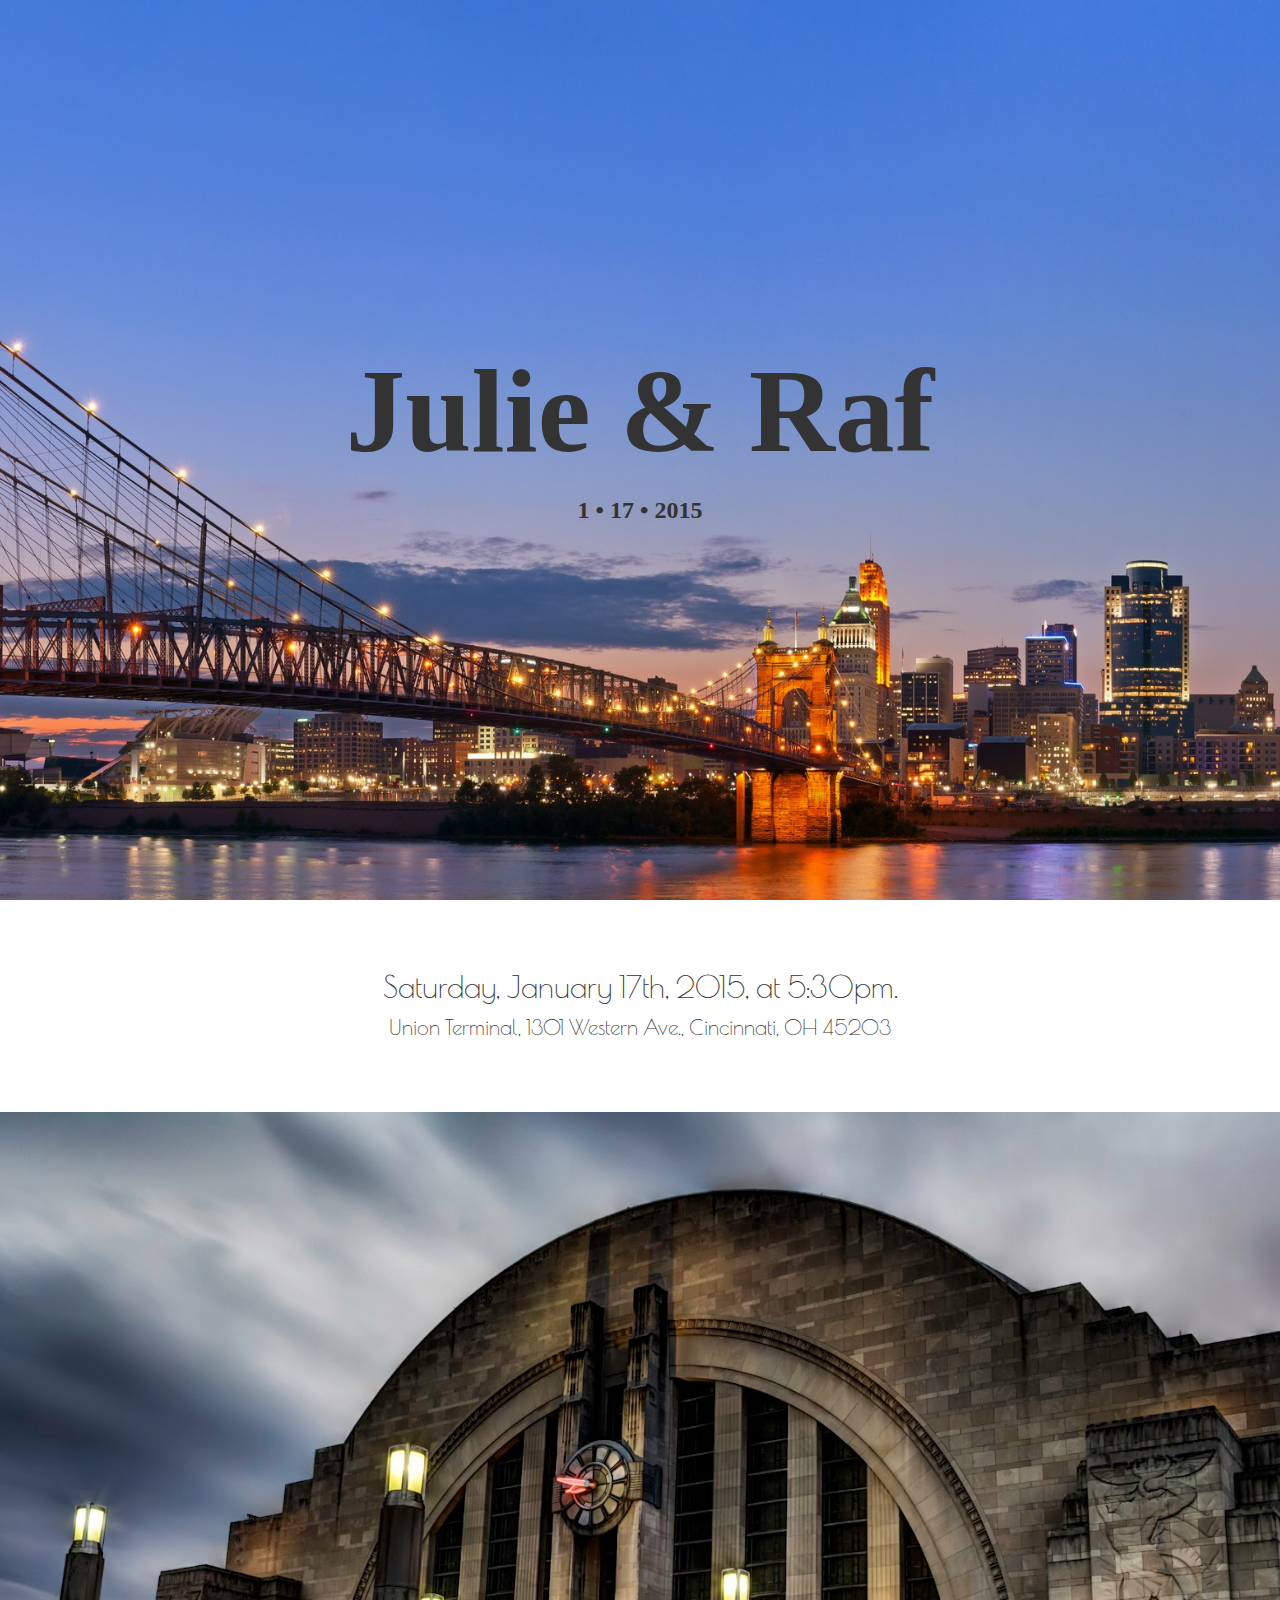
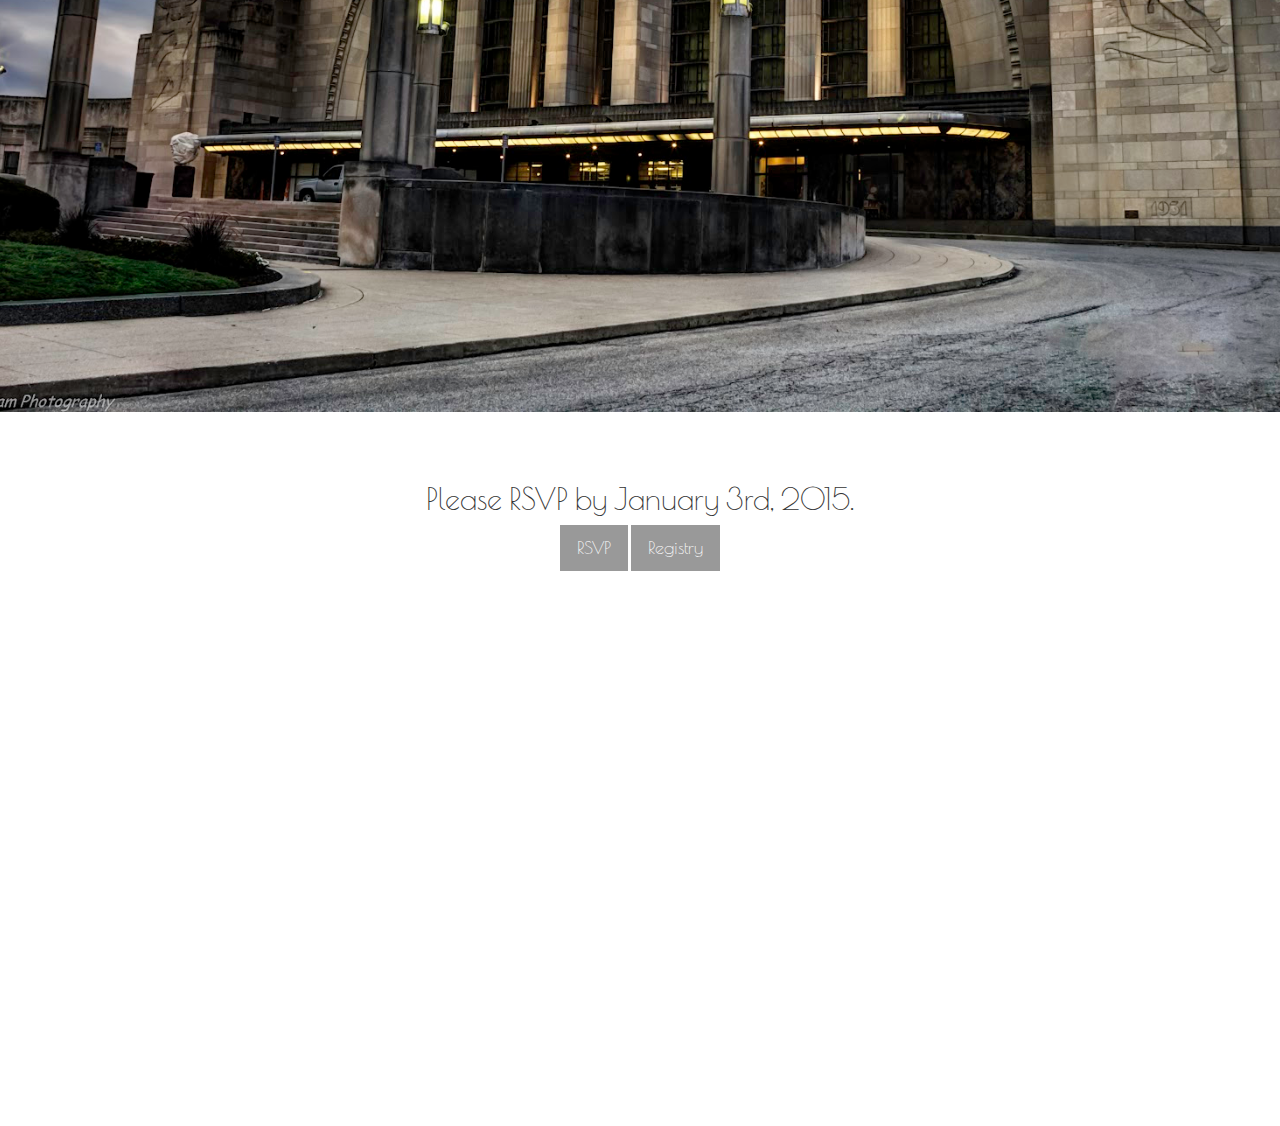
==== static/index.html @ f2c2cb76 "line endings" ====
<!DOCTYPE html>
<html lang="en">

<head>

    <meta charset="utf-8">
    <meta http-equiv="X-UA-Compatible" content="IE=edge">
    <meta name="viewport" content="width=device-width, initial-scale=1">
    <meta name="description" content="">
    <meta name="author" content="">

    <title>Julie & Raf's Wedding</title>

    <!-- Bootstrap Core CSS -->
    <link href="css/bootstrap.min.css" rel="stylesheet">

    <!-- Custom CSS -->
    <link href="css/custom.css" rel="stylesheet">

    <!-- Custom Fonts -->
    <!-- <link href="font-awesome-4.1.0/css/font-awesome.min.css" rel="stylesheet" type="text/css"> -->
    <!-- <link href="http://fonts.googleapis.com/css?family=Source+Sans+Pro:300,400,700,300italic,400italic,700italic" rel="stylesheet" type="text/css"> -->
    <link href='http://fonts.googleapis.com/css?family=Poiret+One' rel='stylesheet' type='text/css'>

    <!-- HTML5 Shim and Respond.js IE8 support of HTML5 elements and media queries -->
    <!-- WARNING: Respond.js doesn't work if you view the page via file:// -->
    <!--[if lt IE 9]>
        <script src="https://oss.maxcdn.com/libs/html5shiv/3.7.0/html5shiv.js"></script>
        <script src="https://oss.maxcdn.com/libs/respond.js/1.4.2/respond.min.js"></script>
    <![endif]-->

</head>

<body>

    <!-- Header -->
    <header id="top" class="header">
        <div class="text-vertical-center">
          <h1>Julie & Raf</h1>
            <h3>1 • 17 • 2015</h3>
            <br>
            <!-- <a href="#about" class="btn btn-dark btn-lg">Find Out More</a> -->
        </div>
    </header>

    <!-- About -->
    <section id="about" class="about">
        <div class="container">
            <div class="row">
                <div class="col-lg-12 text-center">
                    <h2>Saturday, January 17th, 2015, at 5:30pm.</h2>
                    <p class="lead">Union Terminal, 1301 Western Ave., Cincinnati, OH 45203</p>
                    <p class="lead"></p>
                </div>
            </div>
            <!-- /.row -->
        </div>
        <!-- /.container -->
    </section>

    <!-- Callout -->
    <aside class="callout">
        <div class="text-vertical-center">
            <h1></h1>
        </div>
    </aside>

    <section id="about" class="about">
        <div class="container">
            <div class="row">
                <div class="col-lg-12 text-center">
                    <h2>Please RSVP by January 3rd, 2015.</h2>
                    <a href="http://goo.gl/forms/qT0IqKweU0" class="btn btn-lg btn-dark">RSVP</a>
                    <a href="http://www1.macys.com/registry/wedding/guest/?registryId=6253908" class="btn btn-lg btn-dark">Registry</a>
                </div>
            </div>
            <!-- /.row -->
        </div>
        <!-- /.container -->
    </section>

    <!-- Map -->
    <section id="contact" class="map">
      <iframe width="100%" height="100%" frameborder="0" style="border:0" src="https://www.google.com/maps/embed/v1/place?q=Union%20Terminal%2C%201301%20Western%20Ave%20Cincinnati%2C%20OH%2045203&key=AIzaSyDTHlIa0GmaHtfoac7RM6fn6SDOFap4bYk"></iframe>
    </section>

    <!-- jQuery Version 1.11.0 -->
    <script src="js/jquery-1.11.0.js"></script>

    <!-- Bootstrap Core JavaScript -->
    <script src="js/bootstrap.min.js"></script>

    <!-- Custom Theme JavaScript -->
    <script>
    // Closes the sidebar menu
    $("#menu-close").click(function(e) {
        e.preventDefault();
        $("#sidebar-wrapper").toggleClass("active");
    });

    // Opens the sidebar menu
    $("#menu-toggle").click(function(e) {
        e.preventDefault();
        $("#sidebar-wrapper").toggleClass("active");
    });

    // Scrolls to the selected menu item on the page
    $(function() {
        $('a[href*=#]:not([href=#])').click(function() {
            if (location.pathname.replace(/^\//, '') == this.pathname.replace(/^\//, '') || location.hostname == this.hostname) {

                var target = $(this.hash);
                target = target.length ? target : $('[name=' + this.hash.slice(1) + ']');
                if (target.length) {
                    $('html,body').animate({
                        scrollTop: target.offset().top
                    }, 1000);
                    return false;
                }
            }
        });
    });
    </script>

<!-- plaza web font -->
<script type="text/javascript">
    (function() {
        var path = '//easy.myfonts.net/v2/js?sid=134608(font-family=Plaza)&key=8H72RwbD8e',
            protocol = ('https:' == document.location.protocol ? 'https:' : 'http:'),
            trial = document.createElement('script');
        trial.type = 'text/javascript';
        trial.async = true;
        trial.src = protocol + path;
        var head = document.getElementsByTagName("head")[0];
        head.appendChild(trial);
    })();
</script>
</body>

</html>
---- static/css/custom.css ----
/*!
 * Start Bootstrap - Stylish Portfolio Bootstrap Theme (http://startbootstrap.com)
 * Code licensed under the Apache License v2.0.
 * For details, see http://www.apache.org/licenses/LICENSE-2.0.
 */

/* Global Styles */

html,
body {
    width: 100%;
    height: 100%;
}

body {
    /* font-family: "Source Sans Pro","Helvetica Neue",Helvetica,Arial,sans-serif; */
    font-family: 'Poiret One', cursive;
}

.text-vertical-center {
    display: table-cell;
    text-align: center;
    vertical-align: middle;
}

.text-vertical-center h1 {
    margin: 0;
    padding: 0;
    font-family: "Plaza";
    font-size: 8.5em;
    font-weight: 700;
}

.text-vertical-center h3 {
    font-family: "Plaza";
    font-weight: 700;
}

/* Custom Button Styles */

.btn-dark {
    border-radius: 0;
    color: #fff;
    background-color: rgba(0,0,0,0.4);
}

.btn-dark:hover,
.btn-dark:focus,
.btn-dark:active {
    color: #fff;
    background-color: rgba(0,0,0,0.7);
}

.btn-light {
    border-radius: 0;
    color: #333;
    background-color: rgb(255,255,255);
}

.btn-light:hover,
.btn-light:focus,
.btn-light:active {
    color: #333;
    background-color: rgba(255,255,255,0.8);
}

/* Custom Horizontal Rule */

hr.small {
    max-width: 100px;
}

/* Side Menu */

#sidebar-wrapper {
    z-index: 1000;
    position: fixed;
    right: 0;
    width: 250px;
    height: 100%;
    margin-right: -250px;
    overflow-y: auto;
    background: #222;
    -webkit-transition: all 0.4s ease 0s;
    -moz-transition: all 0.4s ease 0s;
    -ms-transition: all 0.4s ease 0s;
    -o-transition: all 0.4s ease 0s;
    transition: all 0.4s ease 0s;
}

.sidebar-nav {
    position: absolute;
    top: 0;
    width: 250px;
    margin: 0;
    padding: 0;
    list-style: none;
}

.sidebar-nav li {
    text-indent: 20px;
    line-height: 40px;
}

.sidebar-nav li a {
    display: block;
    text-decoration: none;
    color: #999;
}

.sidebar-nav li a:hover {
    text-decoration: none;
    color: #fff;
    background: rgba(255,255,255,0.2);
}

.sidebar-nav li a:active,
.sidebar-nav li a:focus {
    text-decoration: none;
}

.sidebar-nav > .sidebar-brand {
    height: 55px;
    font-size: 18px;
    line-height: 55px;
}

.sidebar-nav > .sidebar-brand a {
    color: #999;
}

.sidebar-nav > .sidebar-brand a:hover {
    color: #fff;
    background: none;
}

#menu-toggle {
    z-index: 1;
    position: fixed;
    top: 0;
    right: 0;
}

#sidebar-wrapper.active {
    right: 250px;
    width: 250px;
    -webkit-transition: all 0.4s ease 0s;
    -moz-transition: all 0.4s ease 0s;
    -ms-transition: all 0.4s ease 0s;
    -o-transition: all 0.4s ease 0s;
    transition: all 0.4s ease 0s;
}

.toggle {
    margin: 5px 5px 0 0;
}

/* Header */

.header {
    display: table;
    position: relative;
    width: 100%;
    height: 100%;
    background: url(../img/cincinnati-skyline.jpg) no-repeat center center scroll;
    -webkit-background-size: cover;
    -moz-background-size: cover;
    background-size: cover;
    -o-background-size: cover;
}

/* About */

.about {
    padding: 50px 0;
}

/* Services */

.services {
    padding: 50px 0;
}

.service-item {
    margin-bottom: 30px;
}

/* Callout */

.callout {
    display: table;
    width: 100%;
    height: 100%;
    color: #fff;
    background: url(../img/union-terminal.jpg) no-repeat center center scroll;
    -webkit-background-size: cover;
    -moz-background-size: cover;
    background-size: cover;
    -o-background-size: cover;
}

/* Portfolio */

.portfolio {
    padding: 50px 0;
}

.portfolio-item {
    margin-bottom: 30px;
}

.img-portfolio {
    margin: 0 auto;
}

.img-portfolio:hover {
    opacity: 0.8;
}

/* Call to Action */

.call-to-action {
    padding: 50px 0;
}

.call-to-action .btn {
    margin: 10px;
}

/* Map */

.map {
    height: 500px;
}

@media(max-width:768px) {
    .map {
        height: 75%;
    }
}

/* Footer */

footer {
    padding: 100px 0;
}

#mfPreviewBar {
  display: none;
}
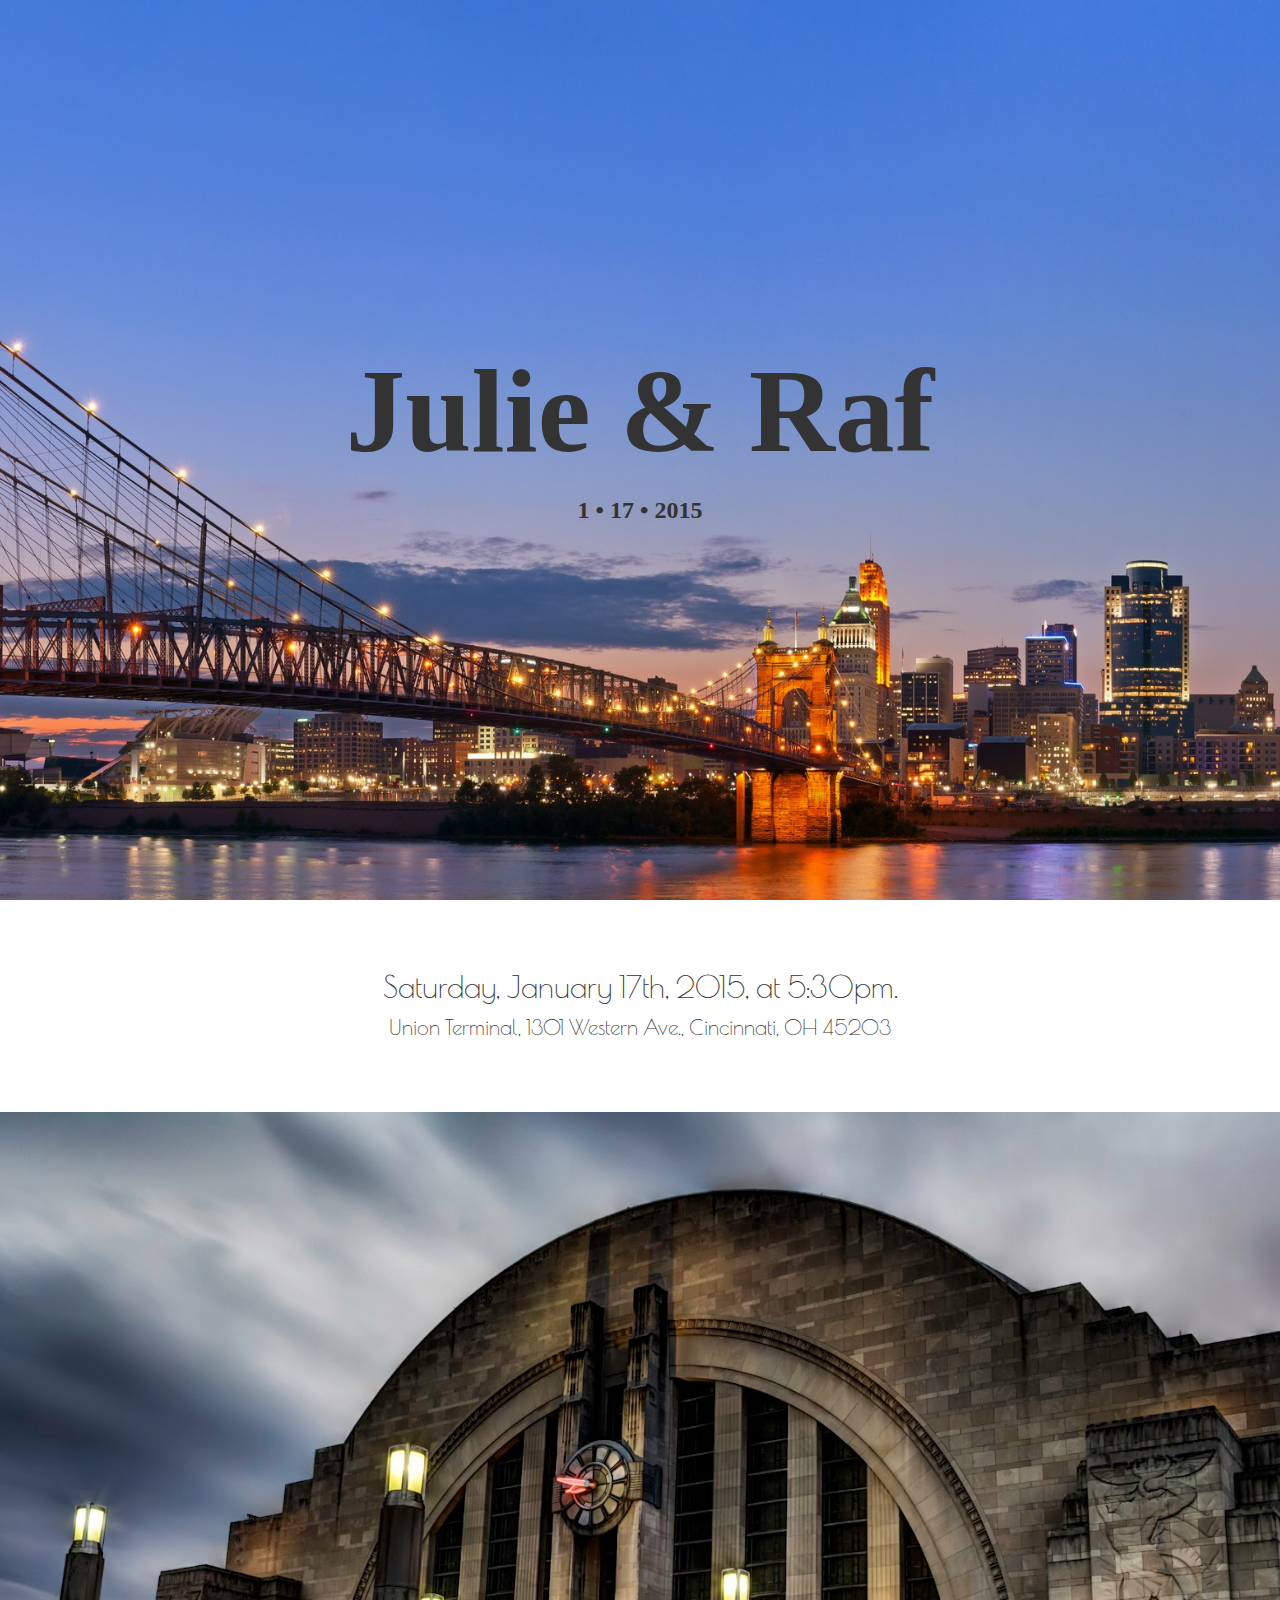
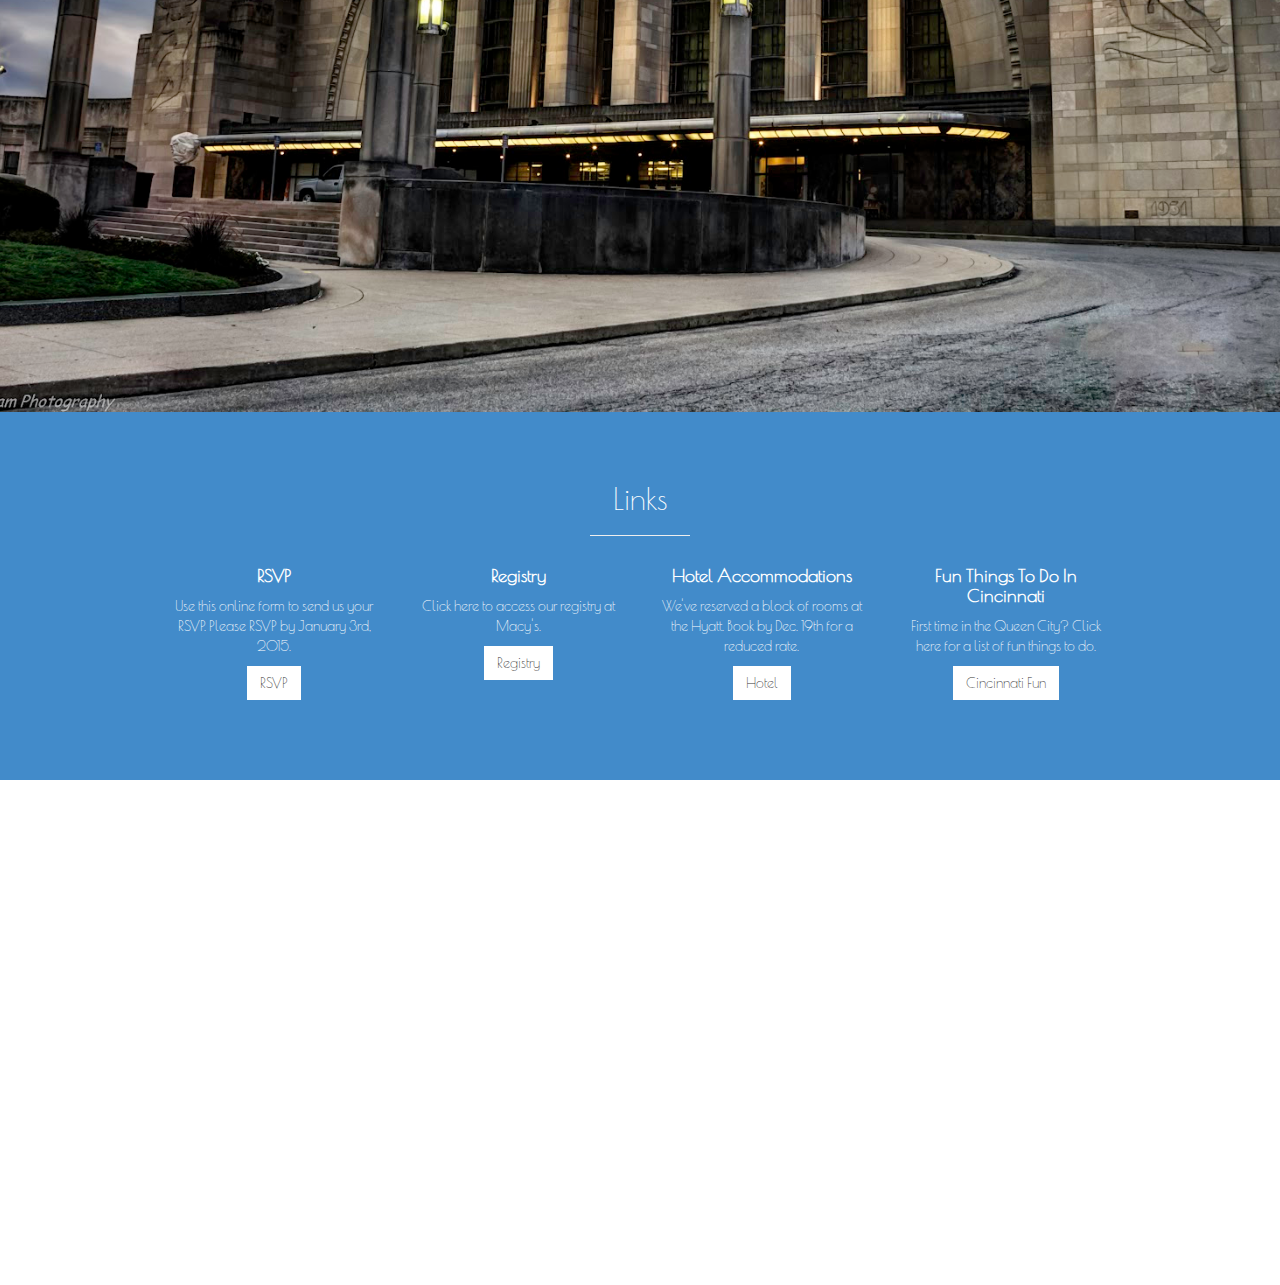
==== commit 61a16a0d: "add more links" ====
--- a/static/index.html
+++ b/static/index.html
@@ -65,14 +65,71 @@
         </div>
     </aside>
 
-    <section id="about" class="about">
+    <!-- Services -->
+    <!-- The circle icons use Font Awesome's stacked icon classes. For more information, visit http://fontawesome.io/examples/ -->
+    <section id="services" class="services bg-primary">
         <div class="container">
-            <div class="row">
-                <div class="col-lg-12 text-center">
-                    <h2>Please RSVP by January 3rd, 2015.</h2>
-                    <a href="http://goo.gl/forms/qT0IqKweU0" class="btn btn-lg btn-dark">RSVP</a>
-                    <a href="http://www1.macys.com/registry/wedding/guest/?registryId=6253908" class="btn btn-lg btn-dark">Registry</a>
+            <div class="row text-center">
+                <div class="col-lg-10 col-lg-offset-1">
+                    <h2>Links</h2>
+                    <hr class="small">
+                    <div class="row">
+                        <div class="col-md-3 col-sm-6">
+                            <div class="service-item">
+                                <span class="fa-stack fa-4x">
+                                <i class="fa fa-circle fa-stack-2x"></i>
+                                <i class="fa fa-compass fa-stack-1x text-primary"></i>
+                            </span>
+                                <h4>
+                                    <strong>RSVP</strong>
+                                </h4>
+                                <p>Use this online form to send us your RSVP. Please RSVP by January 3rd, 2015.</p>
+                                <a href="http://goo.gl/forms/qT0IqKweU0" class="btn btn-light">RSVP</a>
+                            </div>
+                        </div>
+                        <div class="col-md-3 col-sm-6">
+                            <div class="service-item">
+                                <span class="fa-stack fa-4x">
+                                <i class="fa fa-circle fa-stack-2x"></i>
+                                <i class="fa fa-cloud fa-stack-1x text-primary"></i>
+                            </span>
+                                <h4>
+                                    <strong>Registry</strong>
+                                </h4>
+                                <p>Click here to access our registry at Macy's.</p>
+                                <a href="http://www1.macys.com/registry/wedding/guest/?registryId=6253908" class="btn btn-light">Registry</a>
+                            </div>
+                        </div>
+                        <div class="col-md-3 col-sm-6">
+                            <div class="service-item">
+                                <span class="fa-stack fa-4x">
+                                <i class="fa fa-circle fa-stack-2x"></i>
+                                <i class="fa fa-flask fa-stack-1x text-primary"></i>
+                            </span>
+                                <h4>
+                                    <strong>Hotel Accommodations</strong>
+                                </h4>
+                                <p>We've reserved a block of rooms at the Hyatt. Book by Dec. 19th for a reduced rate.</p>
+                                <a href="https://resweb.passkey.com/go/ADGW" class="btn btn-light">Hotel</a>
+                            </div>
+                        </div>
+                        <div class="col-md-3 col-sm-6">
+                            <div class="service-item">
+                                <span class="fa-stack fa-4x">
+                                <i class="fa fa-circle fa-stack-2x"></i>
+                                <i class="fa fa-shield fa-stack-1x text-primary"></i>
+                            </span>
+                                <h4>
+                                    <strong>Fun Things To Do In Cincinnati</strong>
+                                </h4>
+                                <p>First time in the Queen City? Click here for a list of fun things to do.</p>
+                                <a href="#" class="btn btn-light">Cincinnati Fun</a>
+                            </div>
+                        </div>
+                    </div>
+                    <!-- /.row (nested) -->
                 </div>
+                <!-- /.col-lg-10 -->
             </div>
             <!-- /.row -->
         </div>
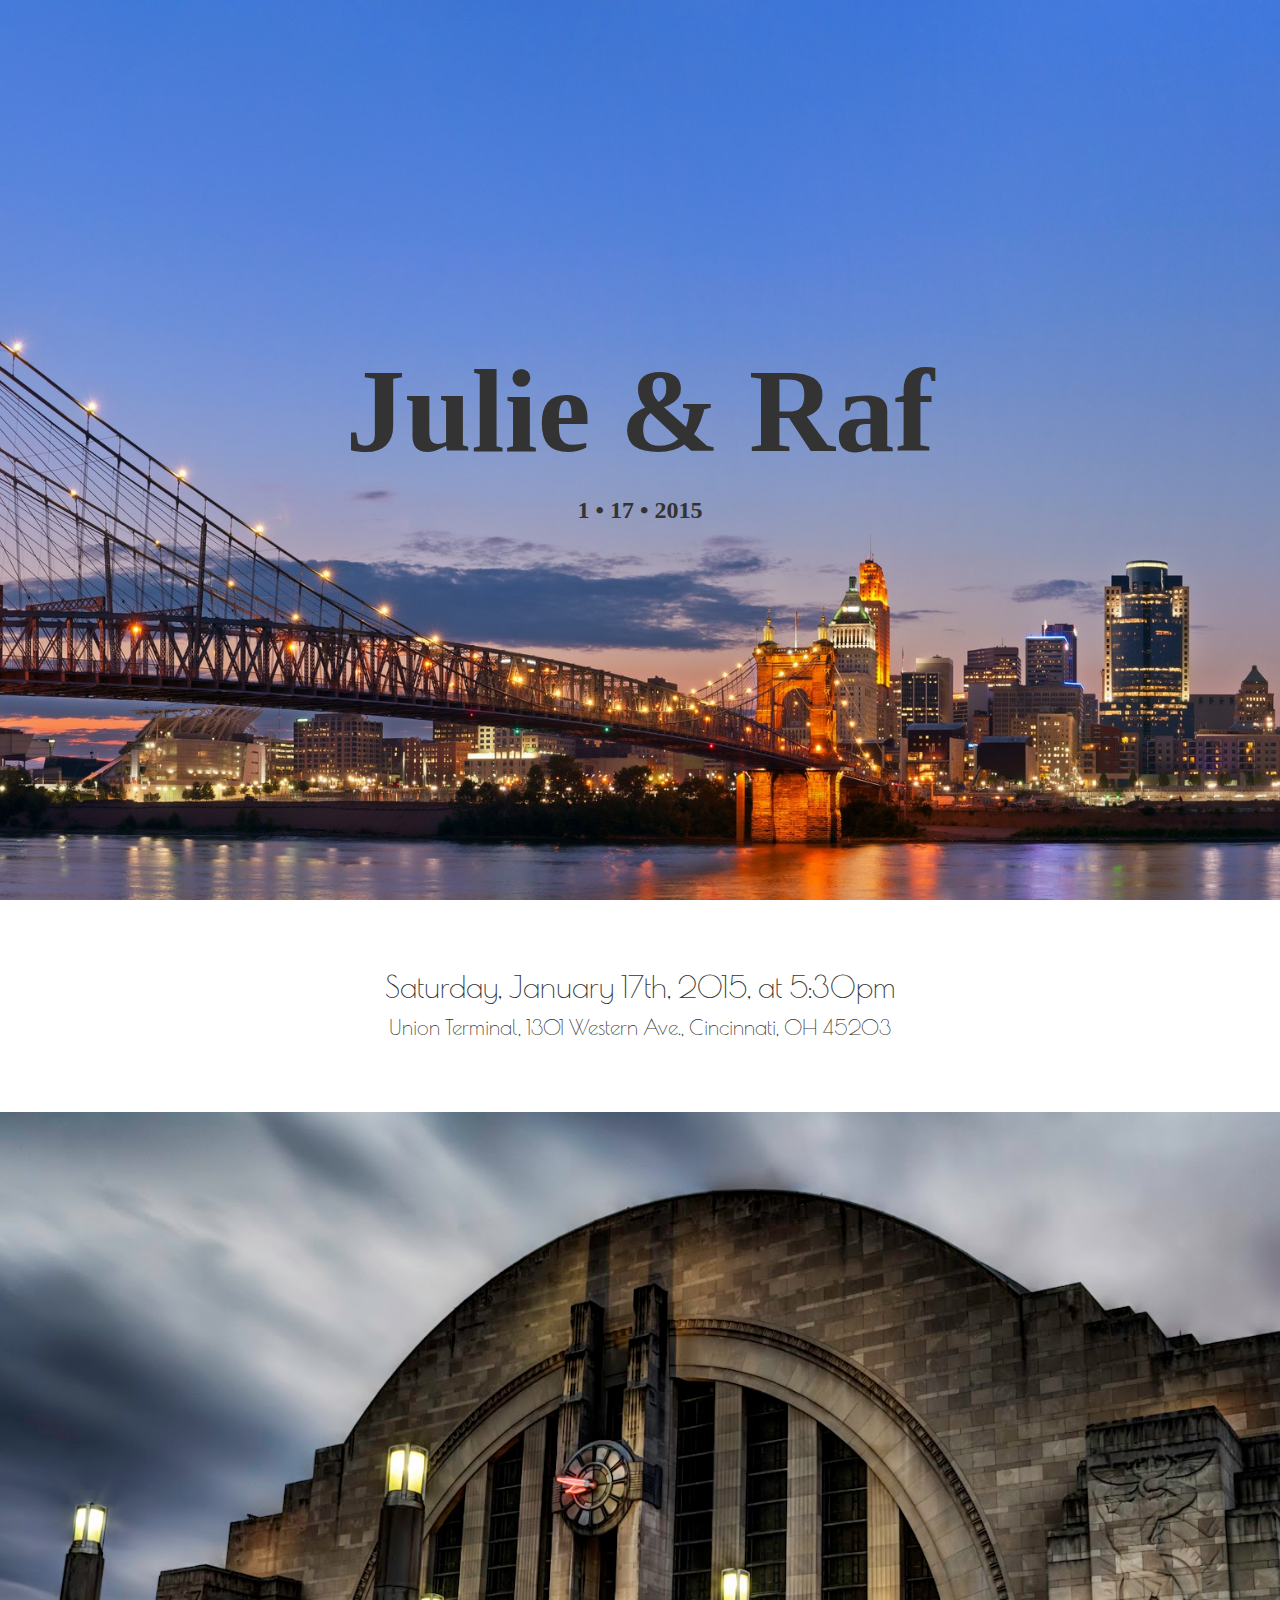
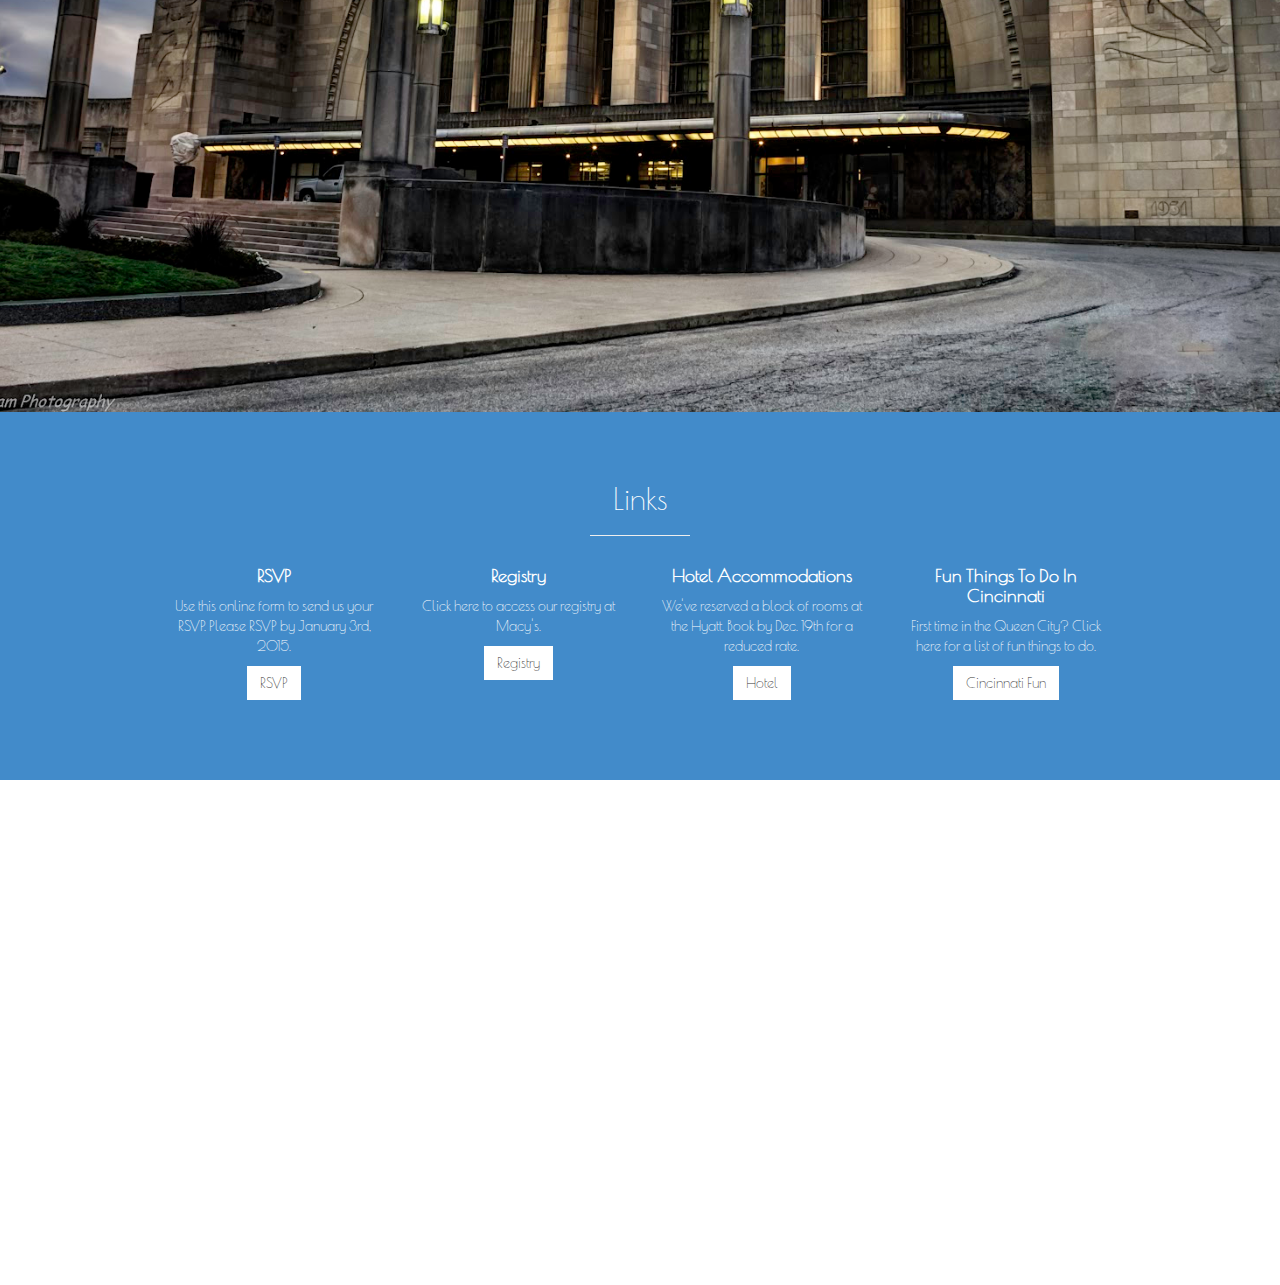
==== commit 6d27ccf9: "remove period" ====
--- a/static/index.html
+++ b/static/index.html
@@ -48,7 +48,7 @@
         <div class="container">
             <div class="row">
                 <div class="col-lg-12 text-center">
-                    <h2>Saturday, January 17th, 2015, at 5:30pm.</h2>
+                    <h2>Saturday, January 17th, 2015, at 5:30pm</h2>
                     <p class="lead">Union Terminal, 1301 Western Ave., Cincinnati, OH 45203</p>
                     <p class="lead"></p>
                 </div>
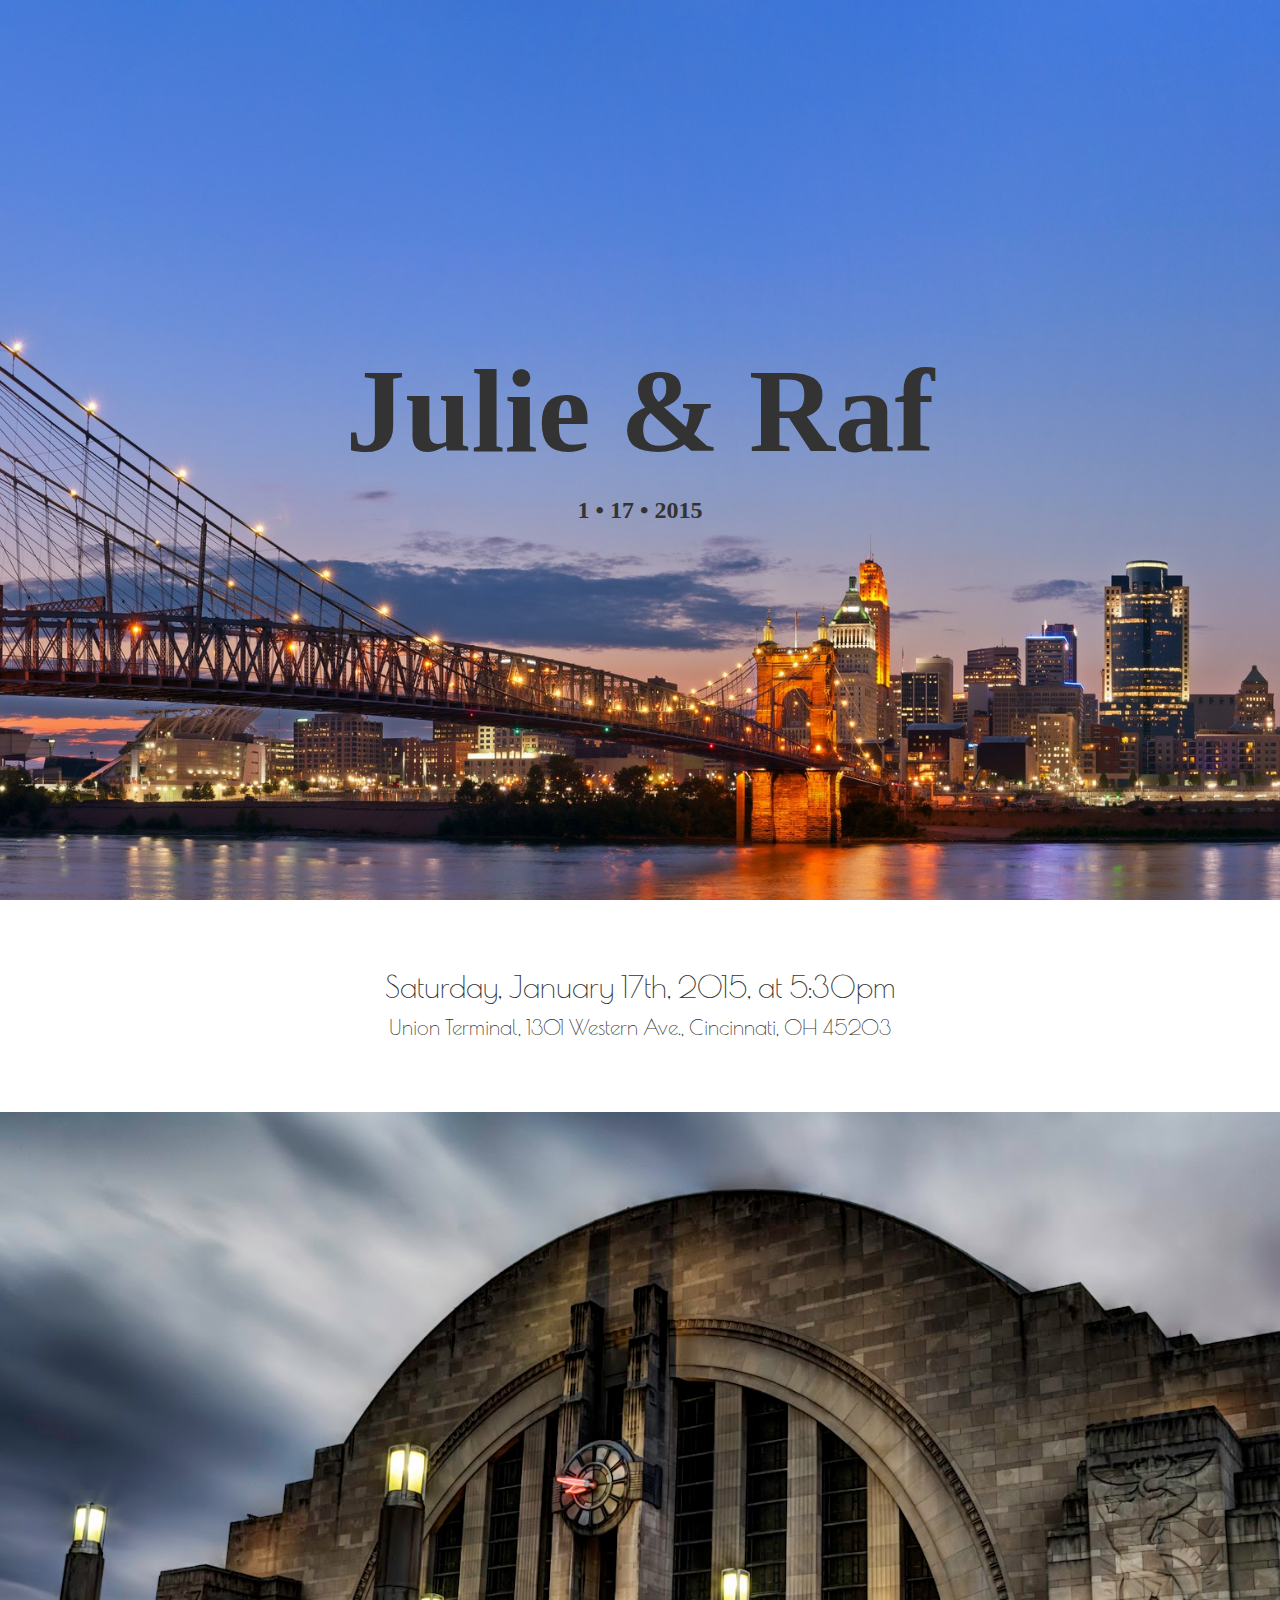
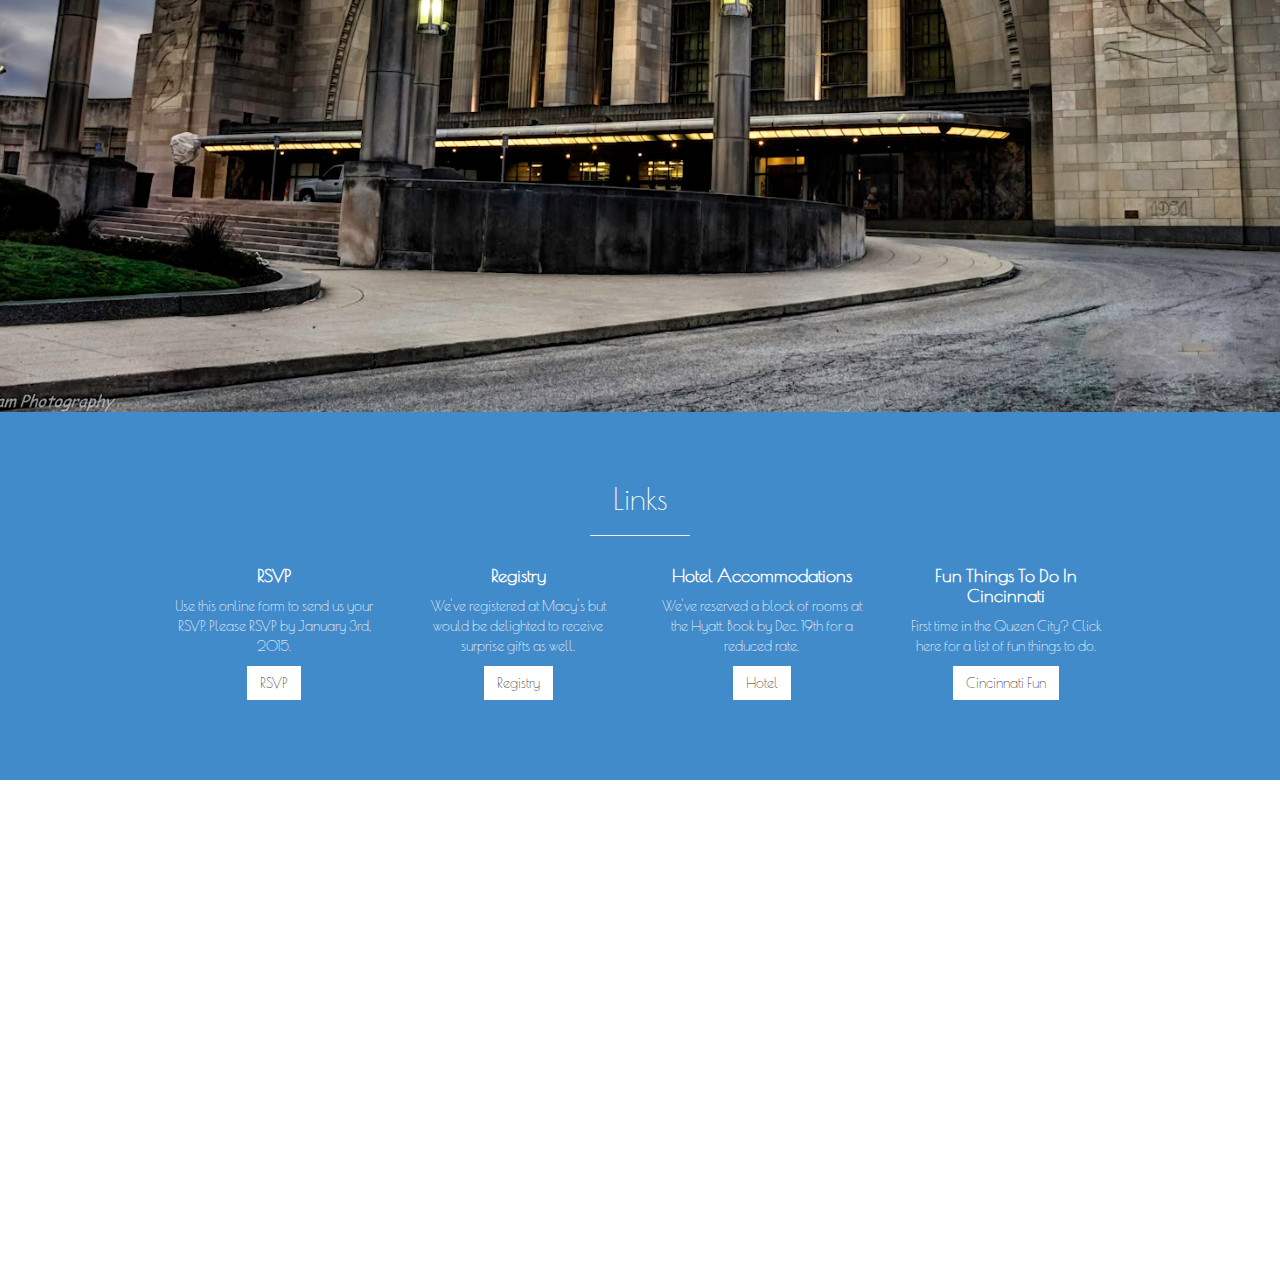
==== commit bcda4082: "registry copy" ====
--- a/static/index.html
+++ b/static/index.html
@@ -84,7 +84,7 @@
                                     <strong>RSVP</strong>
                                 </h4>
                                 <p>Use this online form to send us your RSVP. Please RSVP by January 3rd, 2015.</p>
-                                <a href="http://goo.gl/forms/qT0IqKweU0" class="btn btn-light">RSVP</a>
+                                <a target="_blank" href="http://goo.gl/forms/qT0IqKweU0" class="btn btn-light">RSVP</a>
                             </div>
                         </div>
                         <div class="col-md-3 col-sm-6">
@@ -96,8 +96,8 @@
                                 <h4>
                                     <strong>Registry</strong>
                                 </h4>
-                                <p>Click here to access our registry at Macy's.</p>
-                                <a href="http://www1.macys.com/registry/wedding/guest/?registryId=6253908" class="btn btn-light">Registry</a>
+                                <p>We've registered at Macy's but would be delighted to receive surprise gifts as well.</p>
+                                <a target="_blank" href="http://www1.macys.com/registry/wedding/guest/?registryId=6253908" class="btn btn-light">Registry</a>
                             </div>
                         </div>
                         <div class="col-md-3 col-sm-6">
@@ -110,7 +110,7 @@
                                     <strong>Hotel Accommodations</strong>
                                 </h4>
                                 <p>We've reserved a block of rooms at the Hyatt. Book by Dec. 19th for a reduced rate.</p>
-                                <a href="https://resweb.passkey.com/go/ADGW" class="btn btn-light">Hotel</a>
+                                <a target="_blank" href="https://resweb.passkey.com/go/ADGW" class="btn btn-light">Hotel</a>
                             </div>
                         </div>
                         <div class="col-md-3 col-sm-6">
@@ -123,7 +123,7 @@
                                     <strong>Fun Things To Do In Cincinnati</strong>
                                 </h4>
                                 <p>First time in the Queen City? Click here for a list of fun things to do.</p>
-                                <a href="#" class="btn btn-light">Cincinnati Fun</a>
+                                <a target="_blank" href="/FunThingsToDoInCincinnati.pdf" class="btn btn-light">Cincinnati Fun</a>
                             </div>
                         </div>
                     </div>
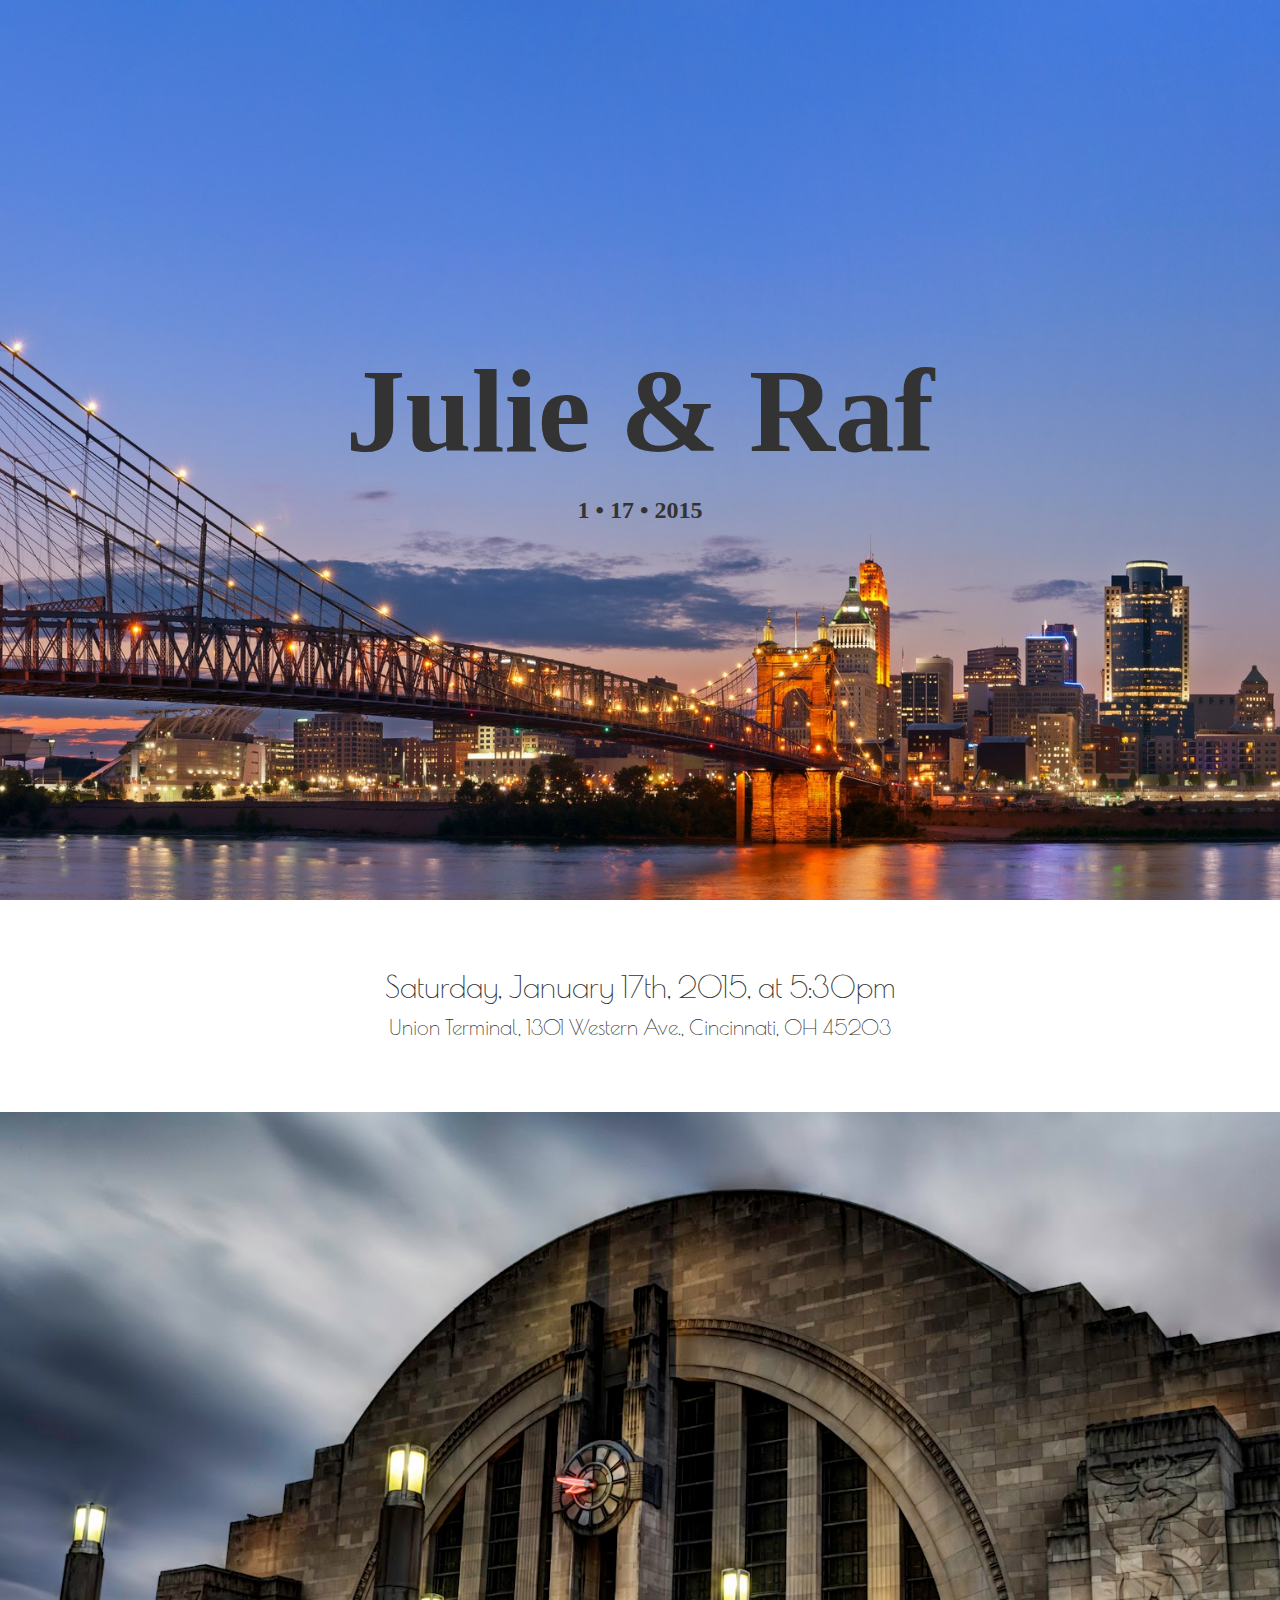
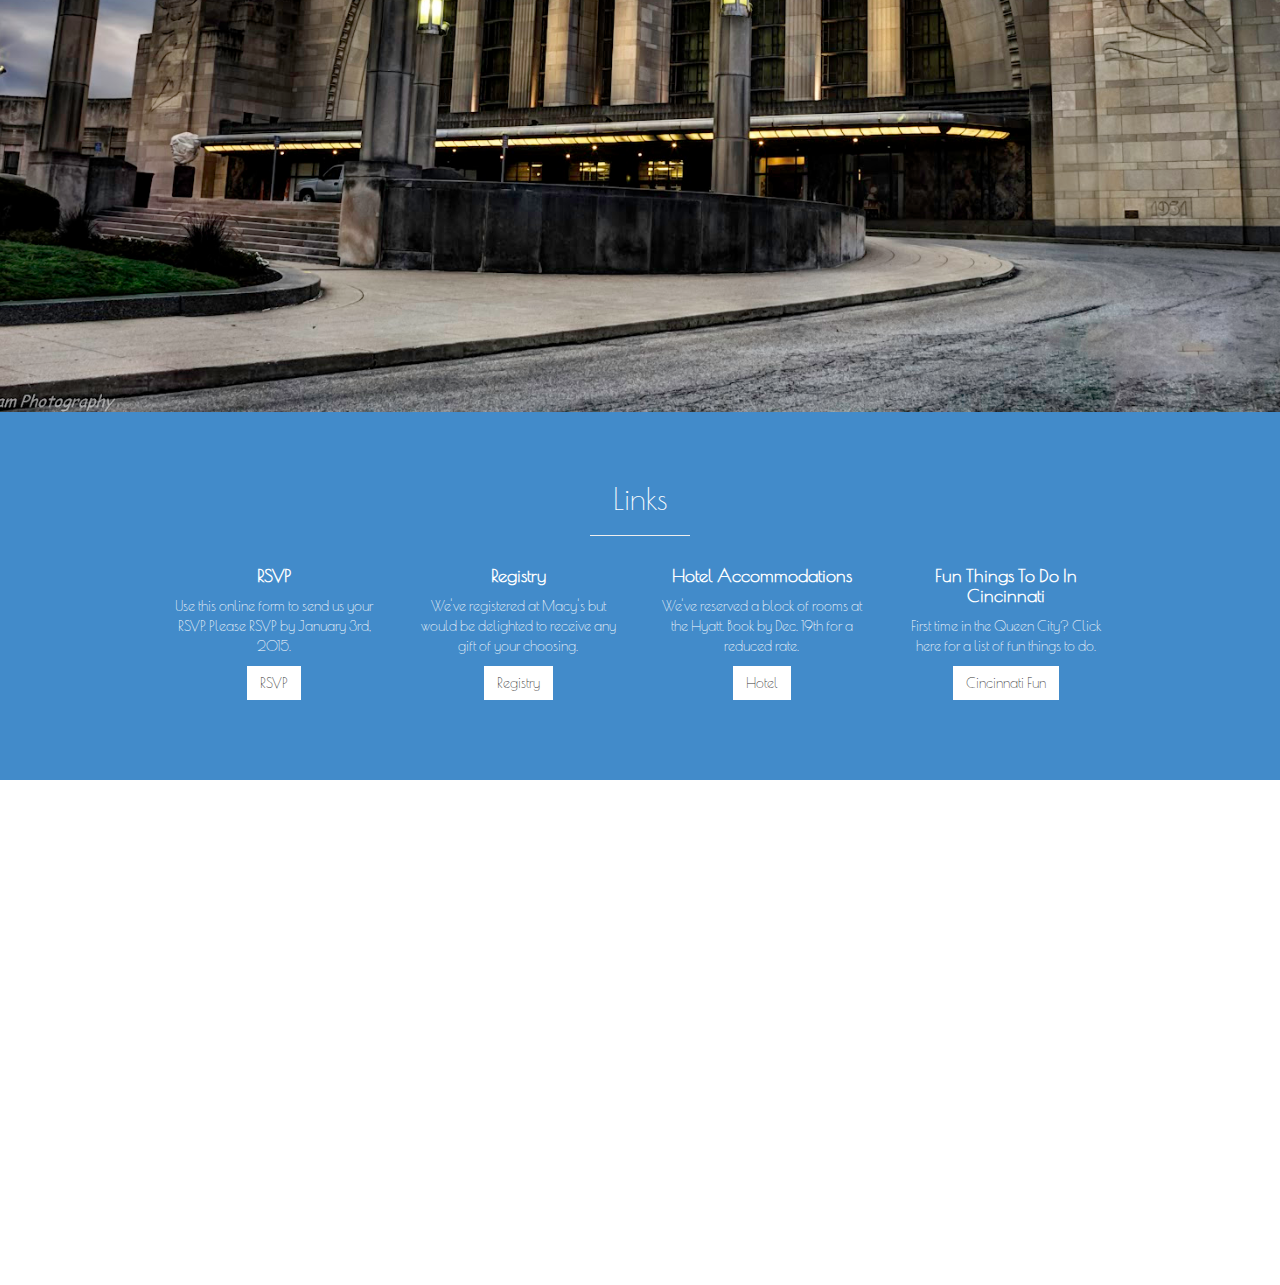
==== commit f2d47f1f: "copy" ====
--- a/static/index.html
+++ b/static/index.html
@@ -96,7 +96,7 @@
                                 <h4>
                                     <strong>Registry</strong>
                                 </h4>
-                                <p>We've registered at Macy's but would be delighted to receive surprise gifts as well.</p>
+                                <p>We've registered at Macy's but would be delighted to receive any gift of your choosing.</p>
                                 <a target="_blank" href="http://www1.macys.com/registry/wedding/guest/?registryId=6253908" class="btn btn-light">Registry</a>
                             </div>
                         </div>
